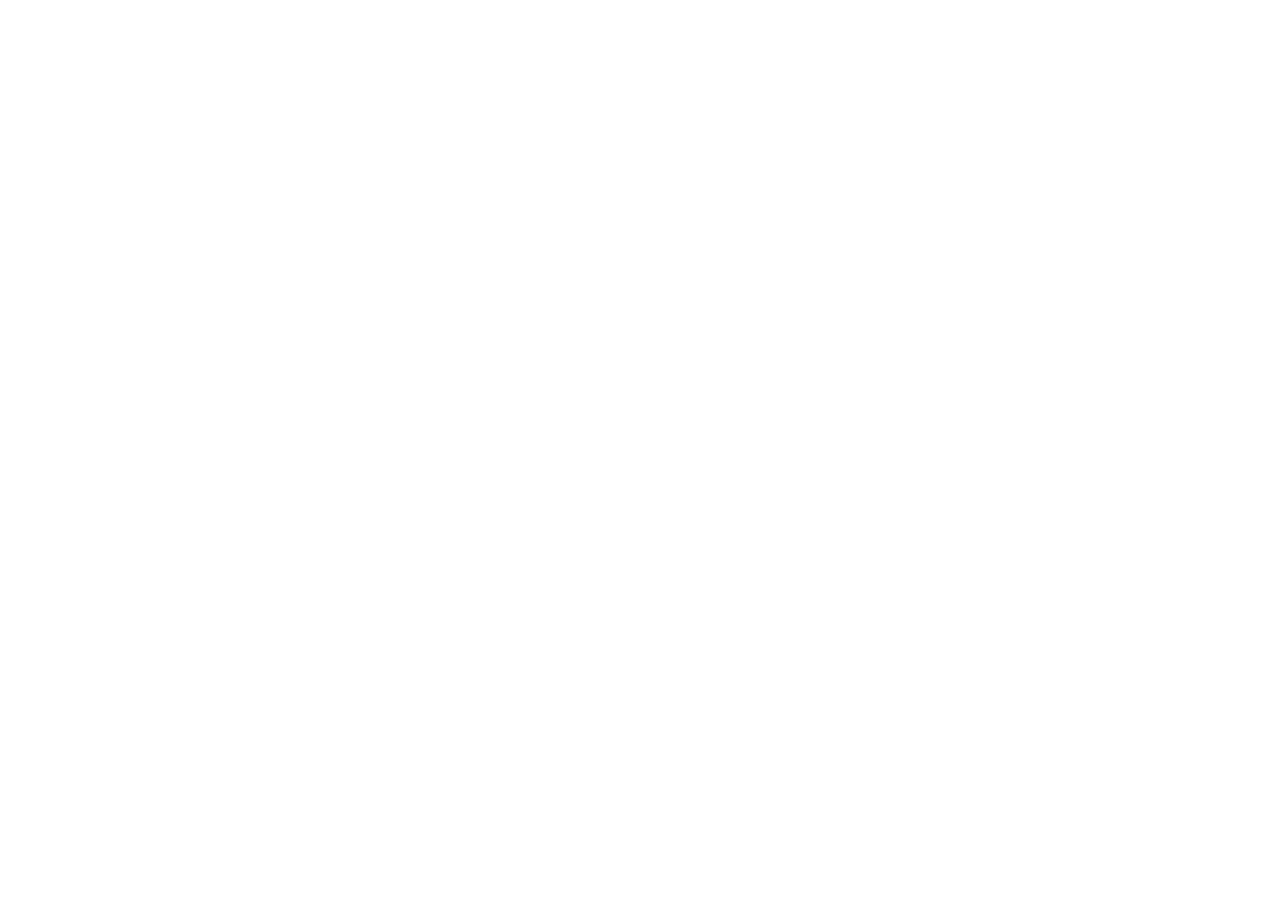
==== index.html @ 919434b9 "first commit" ====
<!DOCTYPE html>
<html lang="fr">
<head>
  <meta charset="UTF-8">
  <meta name="viewport" content="width=device-width, initial-scale=1.0">
  <title>Connexion - Bakéli-tontine</title>  <link href="https://cdn.jsdelivr.net/npm/bootstrap@5.2.3/dist/css/bootstrap.min.css" rel="stylesheet">
</head>
<body>
    <script src="https://cdn.jsdelivr.net/npm/bootstrap@5.2.3/dist/js/bootstrap.bundle.min.js"></script>
    <script type="module" src="index.js"></script>
</body>
</html>
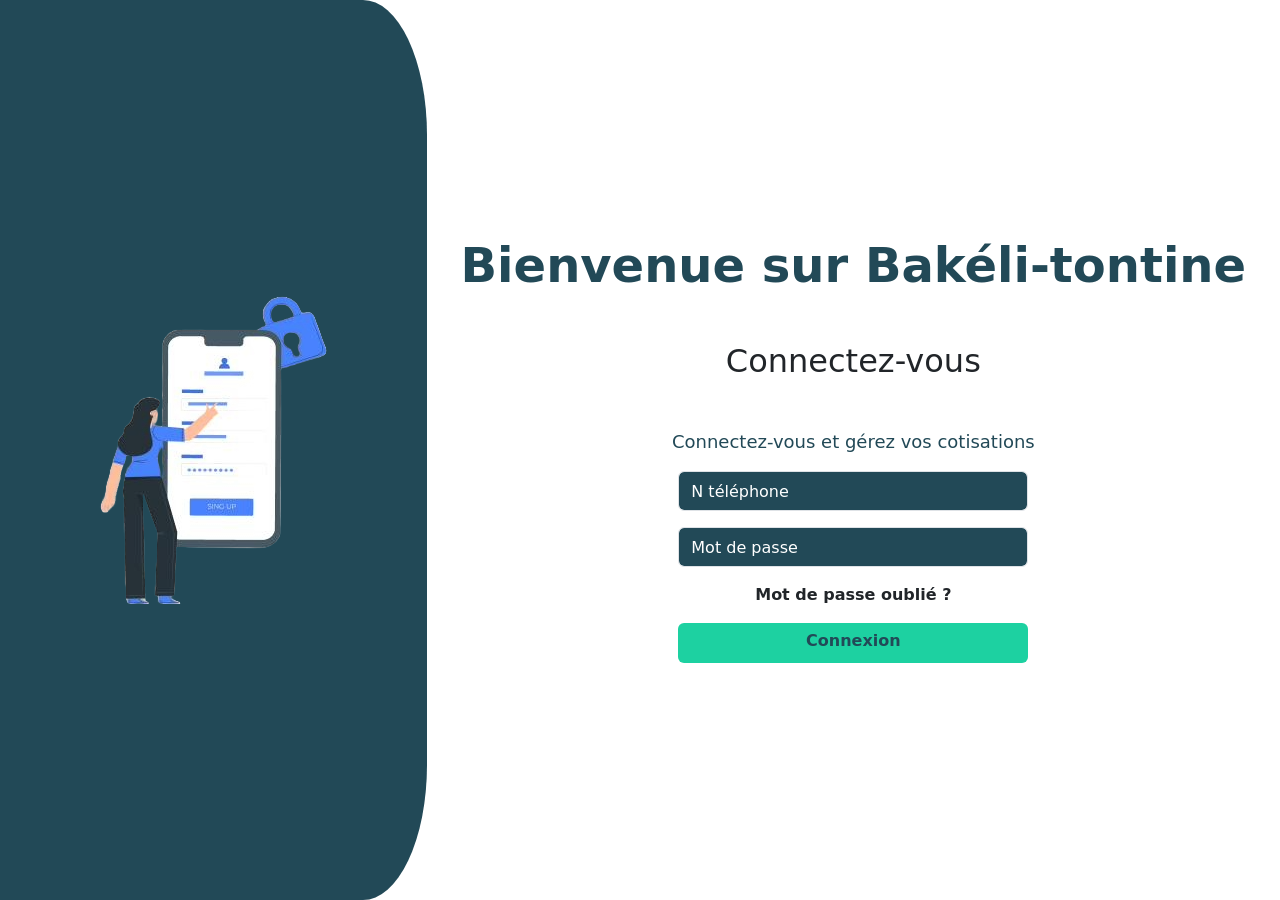
==== commit ab499b21: "cotisat" ====
--- a/index.html
+++ b/index.html
@@ -5,7 +5,115 @@
   <meta name="viewport" content="width=device-width, initial-scale=1.0">
   <title>Connexion - Bakéli-tontine</title>  <link href="https://cdn.jsdelivr.net/npm/bootstrap@5.2.3/dist/css/bootstrap.min.css" rel="stylesheet">
 </head>
+<body>  
+    <!DOCTYPE html>
+<html lang="fr">
+<head>
+  <meta charset="UTF-8">
+  <meta name="viewport" content="width=device-width, initial-scale=1.0">
+  <title>Connexion - Bakéli-tontine</title>
+  <!-- Bootstrap 5.2.3 -->
+  <!-- <link rel="stylesheet" href="style.css"> -->
+  <link href="https://cdn.jsdelivr.net/npm/bootstrap@5.2.3/dist/css/bootstrap.min.css" rel="stylesheet">
+  <style>
+     /* formulaire dashbord */
+    .login-container {
+      min-height: 100vh; /* toute la hauteur */
+    }
+    .login-left {
+      background-color: #224957;
+      color: #fff;
+border-top-right-radius: 15%;   /* arrondi en haut à gauche */
+border-bottom-right-radius: 15%;/* arrondi en bas à gauche */
+    }
+    .login-left img {
+      max-width: 100%;
+      height: auto;
+    }
+    .input-form {
+      background-color: #224957;
+    }
+  .input-form::placeholder {
+color: #fff ;
+  }
+    .color-titre1 {
+      color: #224957 !important;
+    }
+    .color-titre2{
+    color: #224957 !important;
+    font-size: 18px;
+  
+    }
+    .btn-custom {
+      background-color: #1dd1a1;
+      color: rgb(34, 73, 87);
+      font-weight: bold;
+      border: none;
+    }
+    .btn-custom:hover {
+      background-color: #20DF7F;
+      color: white;
+    }
+    
+    /* Responsive */
+    @media (min-width: 768px) {
+      .input-form, .btn-custom {
+        width: 350px;
+        height: 40px;
+      }
+    }
+    @media (max-width: 767px) {
+      .input-form, .btn-custom {
+        width: 100%;
+        height: 45px;
+      }
+    }
+  </style>
+</head>
 <body>
+  <!-- page Inscription -->
+
+<div class="container-fluid">
+  <div class="row login-container">
+    
+    <!-- Partie gauche (image)  -->
+    <div class="login-left col-md-4 d-none d-md-flex d-flex justify-content-center align-items-center">
+      <img src="Images/img-formul.png" alt="Illustration" class="img-fluid">
+    </div>
+
+    <!-- Partie droite (formulaire) -->
+    <div class="login-right col-12 col-md-8 d-flex flex-column justify-content-center p-4">
+      <h1 class="text-center mb-5 color-titre1 display-5 fw-bold">
+        Bienvenue sur <b>Bakéli-tontine</b>
+      </h1>
+      <h2 class="text-center  mb-5">Connectez-vous</h2>
+      <p class="text-center color-titre2">Connectez-vous et gérez vos cotisations</p>
+      
+      <form id="loginForm" class="d-flex justify-content-center flex-column align-items-center ">
+        <div class="mb-3 w-100 d-flex justify-content-center">
+           <input type="text" class="form-control input-form" id="telephone" placeholder="N téléphone">
+        </div>
+        <div class="mb-3 w-100 d-flex justify-content-center">
+          <input type="password" class="form-control input-form" id="password" placeholder="Mot de passe">
+        </div>
+        <div class="mb-3 d-flex align-items-end">
+          <a href="mot-passe-oublie.html" class="text-decoration-none text-dark fw-bold">Mot de passe oublié ?</a>
+        </div>
+
+         <a href="Accueil.html" class="btn btn-custom">Connexion</a>
+      </form>
+
+      
+    </div>
+  </div>
+</div>
+
+<script src="https://cdn.jsdelivr.net/npm/bootstrap@5.2.3/dist/js/bootstrap.bundle.min.js"></script>
+<script type="module" src="index.js"></script>
+
+</body>
+</html>
+
     <script src="https://cdn.jsdelivr.net/npm/bootstrap@5.2.3/dist/js/bootstrap.bundle.min.js"></script>
     <script type="module" src="index.js"></script>
 </body>
--- a/style.css
+++ b/style.css
@@ -0,0 +1,190 @@
+ 
+
+  body {
+      font-family: Arial, sans-serif;
+        background-color: rgb(243, 238, 238) !important;
+    }
+    /* Sidebar  utilisateur*/
+    .sidebar {
+      height: 100vh;
+      background-color: #052c47;
+      color: white;
+      position: fixed;
+      width: 230px;
+      top: 0;
+      left: 0;
+      padding-top: 70px; /* espace sous la navbar */
+    }
+    .sidebar a {
+      display: block;
+      color: white;
+      padding: 12px 20px ;
+      text-decoration: none;
+    }
+    .sidebar a:hover{
+      background-color: #00c853 !important;
+      border-radius: 5px !important;
+    
+    }
+    .accordion-header:hover{
+      background-color: #00c853 !important;
+    
+    }
+
+    /* Navbar */
+    .navbar-custom {
+      background-color: white;
+      box-shadow: 0 2px 10px rgba(0,0,0,0.1) !important;
+      position: fixed !important;
+      width: calc(100% - 220px);
+      left: 230px;
+      top: 0;
+      z-index: 1000;
+    }
+
+    /* Contenu principal */
+    .content {
+      margin-left: 250px;
+       /* margin-top: 20px;  */
+      padding: 20px;
+    }
+    .carte{
+        /* display: flex !important; */
+      width: 350px;
+      height: 180px;
+    }
+
+    .profile-pic {
+      width: 35px;
+      height: 35px;
+      border-radius: 50%;
+    }
+    .accordion-button::after {
+  filter: invert(1); /* icône flèche blanche */
+}
+
+.accordion-button:not(.collapsed) {
+  background-color: #0d6efd; 
+  color: white;
+}
+
+.accordion-body a:hover
+ {
+  background-color: #00c853; /* vert comme ton screenshot */
+  border-radius: 4px;
+}
+
+.titre1{
+background-color:#00c853; 
+}
+.icon-dolar{
+    color: #00c853;
+}
+.card1{
+    max-width: 350px;
+      border-radius: 12px;
+      box-shadow: 0 2px 8px rgba(0,0,0,0.1);
+      padding: 15px;
+      background: #fff;
+}
+.carte-caisse {
+      max-width: 450px;
+      border-radius: 12px;
+      box-shadow: 0 2px 8px rgba(0,0,0,0.1);
+      padding: 15px;
+      background: #fff;
+      display: flex;
+      align-items: center;
+      gap: 15px;
+    }
+    .icone-caisse {
+      background: #e8fdf1;
+      width: 80px;
+      height: 100px;
+      border-radius: 12px;
+      display: flex;
+      align-items: center;
+      justify-content: center;
+      font-size: 30px;
+      color: #00c853;
+    }
+    .progress {
+      height: 8px;
+      border-radius: 6px;
+    }
+    .progress-bar {
+      background-color: #00c853 !important;
+    }
+    .table1{
+      background-color: #00c853 ;
+    }
+     .pagination { margin: 0; }
+     
+     
+    
+ 
+ 
+ 
+ 
+ 
+ 
+ 
+ 
+ 
+ 
+ 
+ 
+ 
+ 
+ /* formulaire utilisateur */
+    .login-container {
+      min-height: 100vh; /* toute la hauteur */
+    }
+    .login-left {
+      background-color: #224957;
+      color: #fff;
+border-top-right-radius: 15%;   /* arrondi en haut à gauche */
+border-bottom-right-radius: 15%;/* arrondi en bas à gauche */
+    }
+    .login-left img {
+      max-width: 100%;
+      height: auto;
+    }
+    .input-form {
+      background-color: #224957;
+    }
+  .input-form::placeholder {
+color: #fff ;
+  }
+    .color-titre1 {
+      color: #224957 !important;
+    }
+    .color-titre2{
+    color: #224957 !important;
+    font-size: 18px;
+  
+    }
+    .btn-custom {
+      background-color: #1dd1a1;
+      color: rgb(34, 73, 87);
+      font-weight: bold;
+      border: none;
+    }
+    .btn-custom:hover {
+      background-color: #20DF7F;
+      color: white;
+    }
+    
+    /* Responsive */
+    @media (min-width: 768px) {
+      .input-form, .btn-custom {
+        width: 350px;
+        height: 40px;
+      }
+    }
+    @media (max-width: 767px) {
+      .input-form, .btn-custom {
+        width: 100%;
+        height: 45px;
+      }
+    }
